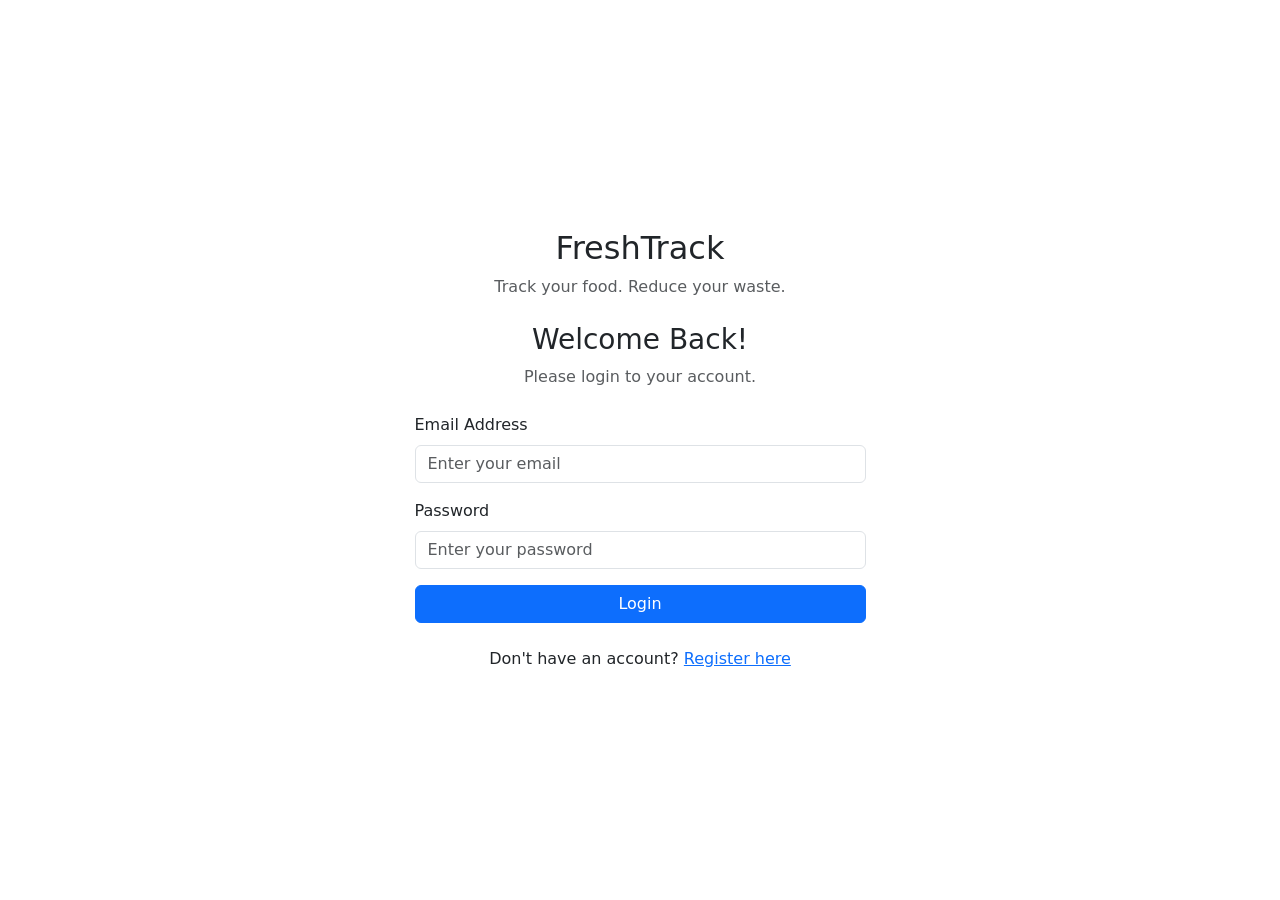
==== index.html @ d3ea9c0b "Add files via upload Upload FreshTrack website files" ====
<!DOCTYPE html>
<html lang="en">
<head>
    <meta charset="UTF-8">
    <meta name="viewport" content="width=device-width, initial-scale=1.0">

    <title>Login | FreshTrack</title>

    <link href="https://cdn.jsdelivr.net/npm/bootstrap@5.3.3/dist/css/bootstrap.min.css" rel="stylesheet">

    <link rel="stylesheet" href="css/style.css">
</head>

<body class="login-page">

    <div class="container">
        <div class="row justify-content-center align-items-center min-vh-100">

            <div class="col-md-6 col-lg-5">

                <div class="login-card">

                    <div class="text-center mb-4">

                        <h2 class="brand-name">FreshTrack</h2>

                        <p class="text-muted">
                            Track your food. Reduce your waste.
                        </p>

                    </div>

                    <h3 class="text-center mb-2">
                        Welcome Back!
                    </h3>

                    <p class="text-center text-muted mb-4">
                        Please login to your account.
                    </p>

                    <form id="loginForm">

                        <div class="mb-3">
                            <label class="form-label">
                                Email Address
                            </label>

                            <input
                                type="email"
                                id="loginEmail"
                                class="form-control"
                                placeholder="Enter your email"
                                required
                            >
                        </div>

                        <div class="mb-3">
                            <label class="form-label">
                                Password
                            </label>

                            <input
                                type="password"
                                id="loginPassword"
                                class="form-control"
                                placeholder="Enter your password"
                                required
                            >
                        </div>

                        <div id="loginMessage" class="mb-3"></div>

                        <button type="submit" class="btn btn-primary w-100">
                            Login
                        </button>

                    </form>

                    <p class="text-center mt-4 mb-0">
                        Don't have an account?

                        <a href="register.html">
                            Register here
                        </a>
                    </p>

                </div>

            </div>

        </div>
    </div>

    <script src="js/auth.js"></script>
    <script>
        console.log("FreshTrack Auth Loaded!");
    </script>

</body>
</html>
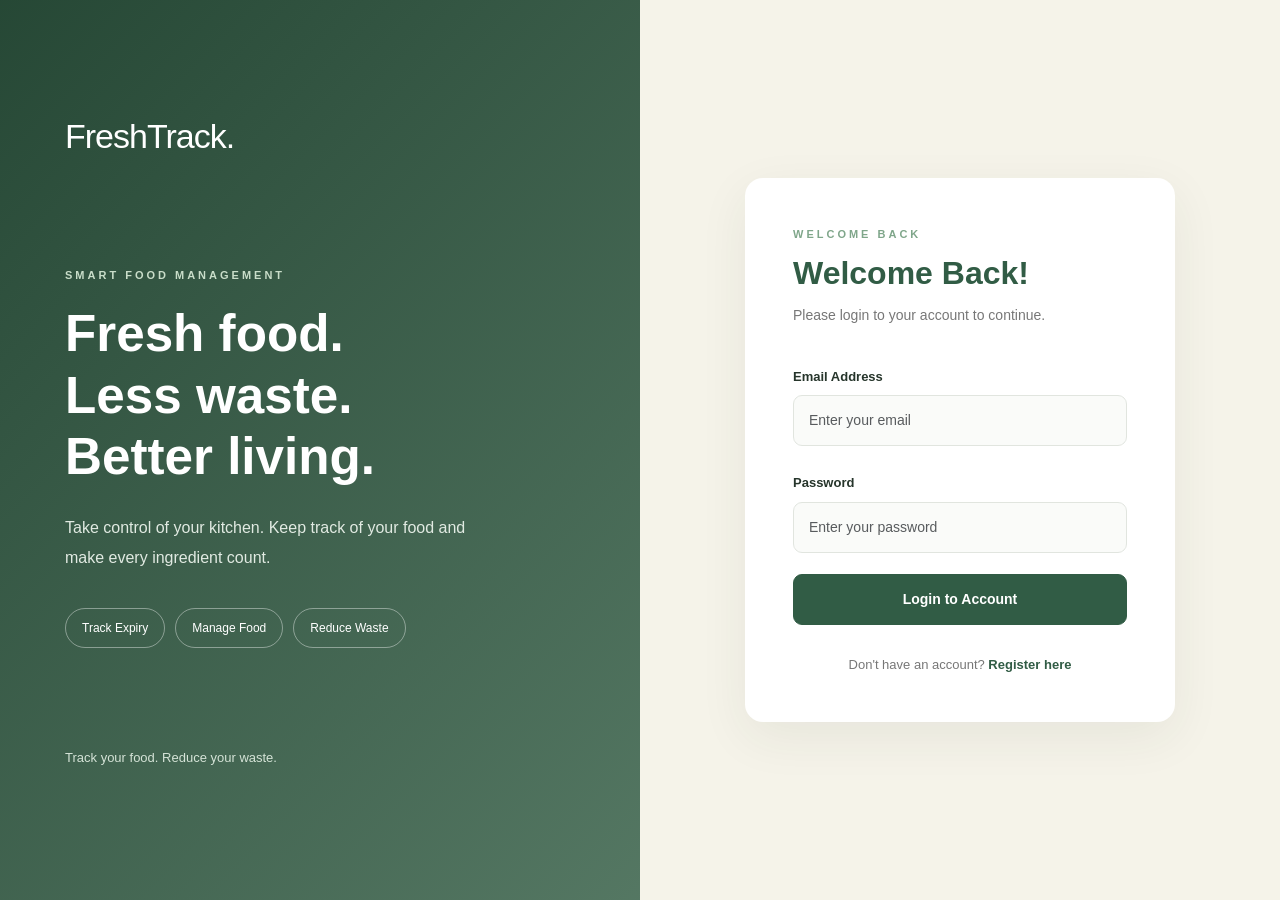
==== commit ebdb542c: "Add files via upload" ====
--- a/index.html
+++ b/index.html
@@ -14,85 +14,125 @@
 
 <body class="login-page">
 
-    <div class="container">
-        <div class="row justify-content-center align-items-center min-vh-100">
+    <div class="login-wrapper">
 
-            <div class="col-md-6 col-lg-5">
+        <!-- LEFT SIDE -->
+        <div class="login-visual">
 
-                <div class="login-card">
+            <div class="visual-content">
 
-                    <div class="text-center mb-4">
+                <h2 class="brand-name">FreshTrack.</h2>
 
-                        <h2 class="brand-name">FreshTrack</h2>
+                <div class="visual-message">
+                    <p class="visual-label">SMART FOOD MANAGEMENT</p>
 
-                        <p class="text-muted">
-                            Track your food. Reduce your waste.
-                        </p>
+                    <h1>
+                        Fresh food.<br>
+                        Less waste.<br>
+                        Better living.
+                    </h1>
 
-                    </div>
-
-                    <h3 class="text-center mb-2">
-                        Welcome Back!
-                    </h3>
-
-                    <p class="text-center text-muted mb-4">
-                        Please login to your account.
+                    <p class="visual-description">
+                        Take control of your kitchen.
+                        Keep track of your food and make
+                        every ingredient count.
                     </p>
 
-                    <form id="loginForm">
+                    <div class="visual-features">
+                        <span>Track Expiry</span>
+                        <span>Manage Food</span>
+                        <span>Reduce Waste</span>
+                    </div>
+                </div>
 
-                        <div class="mb-3">
-                            <label class="form-label">
-                                Email Address
-                            </label>
+                <p class="visual-footer">
+                    Track your food. Reduce your waste.
+                </p>
 
-                            <input
-                                type="email"
-                                id="loginEmail"
-                                class="form-control"
-                                placeholder="Enter your email"
-                                required
-                            >
-                        </div>
+            </div>
 
-                        <div class="mb-3">
-                            <label class="form-label">
-                                Password
-                            </label>
+        </div>
 
-                            <input
-                                type="password"
-                                id="loginPassword"
-                                class="form-control"
-                                placeholder="Enter your password"
-                                required
-                            >
-                        </div>
 
-                        <div id="loginMessage" class="mb-3"></div>
+        <!-- RIGHT SIDE -->
+        <div class="login-form-section">
 
-                        <button type="submit" class="btn btn-primary w-100">
-                            Login
-                        </button>
+            <div class="login-card">
 
-                    </form>
+                <div class="login-heading">
 
-                    <p class="text-center mt-4 mb-0">
-                        Don't have an account?
+                    <p class="login-label">WELCOME BACK</p>
 
-                        <a href="register.html">
-                            Register here
-                        </a>
+                    <h2>Welcome Back!</h2>
+
+                    <p>
+                        Please login to your account
+                        to continue.
                     </p>
 
                 </div>
 
+
+                <form id="loginForm">
+
+                    <div class="mb-4">
+
+                        <label class="form-label">
+                            Email Address
+                        </label>
+
+                        <input
+                            type="email"
+                            id="loginEmail"
+                            class="form-control"
+                            placeholder="Enter your email"
+                            required
+                        >
+
+                    </div>
+
+
+                    <div class="mb-3">
+
+                        <label class="form-label">
+                            Password
+                        </label>
+
+                        <input
+                            type="password"
+                            id="loginPassword"
+                            class="form-control"
+                            placeholder="Enter your password"
+                            required
+                        >
+
+                    </div>
+
+
+                    <div id="loginMessage" class="mb-3"></div>
+
+
+                    <button type="submit" class="btn btn-primary w-100">
+                        Login to Account
+                    </button>
+
+                </form>
+
+
+                <p class="register-text">
+                    Don't have an account?
+                    <a href="register.html">Register here</a>
+                </p>
+
             </div>
 
         </div>
+
     </div>
 
+
     <script src="js/auth.js"></script>
+
     <script>
         console.log("FreshTrack Auth Loaded!");
     </script>
--- a/css/style.css
+++ b/css/style.css
@@ -0,0 +1,438 @@
+
+/* FRESHTRACK - MAIN STYLESHEET */
+
+:root {
+    --primary: #315C45;
+    --secondary: #7FA68A;
+    --background: #F5F3E9;
+    --white: #FFFFFF;
+    --text: #26352B;
+    --muted: #777777;
+}
+
+body {
+    font-family: Arial, sans-serif;
+    background-color: var(--background);
+    color: var(--text);
+    margin: 0;
+    padding: 0;
+}
+
+.navbar-brand {
+    color: var(--primary) !important;
+    font-weight: bold;
+    font-size: 24px;
+}
+
+.btn-primary {
+    background-color: var(--primary);
+    border-color: var(--primary);
+}
+
+.btn-primary:hover {
+    background-color: #244633;
+    border-color: #244633;
+}
+
+.main-container {
+    max-width: 1200px;
+    margin: auto;
+    padding: 30px 20px;
+}
+
+.card {
+    border: none;
+    border-radius: 12px;
+    background-color: var(--white);
+}
+
+.page-title {
+    font-size: 28px;
+    font-weight: bold;
+    color: var(--primary);
+}
+
+.footer {
+    text-align: center;
+    padding: 20px;
+    color: var(--muted);
+    font-size: 14px;
+}
+
+
+
+/* LOGIN PAGE - MODERN SPLIT SCREEN */
+
+.login-page {
+    background-color: #F5F3E9;
+    min-height: 100vh;
+}
+
+.login-wrapper {
+    display: flex;
+    min-height: 100vh;
+    width: 100%;
+}
+
+/* LEFT VISUAL SECTION */
+
+.login-visual {
+    width: 50%;
+    min-height: 100vh;
+    background:
+        linear-gradient(
+            135deg,
+            rgba(25, 61, 42, 0.94),
+            rgba(49, 92, 69, 0.82)
+        ),
+        url("https://images.unsplash.com/photo-1542838132-92c53300491e?auto=format&fit=crop&w=1400&q=85");
+
+    background-size: cover;
+    background-position: center;
+    color: white;
+    display: flex;
+    align-items: center;
+    padding: 65px;
+}
+
+.visual-content {
+    width: 100%;
+    max-width: 560px;
+    margin: auto;
+}
+
+.login-visual .brand-name {
+    color: white;
+    font-size: 34px;
+    letter-spacing: -1px;
+    margin-bottom: 110px;
+}
+
+.visual-label {
+    font-size: 11px;
+    font-weight: bold;
+    letter-spacing: 3px;
+    color: #C9DDC9;
+    margin-bottom: 20px;
+}
+
+.visual-message h1 {
+    font-size: clamp(38px, 4vw, 58px);
+    font-weight: bold;
+    line-height: 1.2;
+    margin-bottom: 25px;
+}
+
+.visual-description {
+    font-size: 16px;
+    line-height: 1.9;
+    color: #E1EAE2;
+    max-width: 430px;
+}
+
+.visual-features {
+    display: flex;
+    flex-wrap: wrap;
+    gap: 10px;
+    margin-top: 35px;
+}
+
+.visual-features span {
+    border: 1px solid rgba(255, 255, 255, 0.4);
+    border-radius: 30px;
+    padding: 10px 16px;
+    font-size: 12px;
+    color: white;
+}
+
+.visual-footer {
+    margin-top: 100px;
+    font-size: 13px;
+    color: #D5E3D7;
+}
+
+
+/* RIGHT LOGIN SECTION */
+
+.login-form-section {
+    width: 50%;
+    min-height: 100vh;
+    display: flex;
+    align-items: center;
+    justify-content: center;
+    padding: 50px;
+}
+
+.login-card {
+    width: 100%;
+    max-width: 430px;
+    background-color: white;
+    padding: 48px;
+    border-radius: 18px;
+    box-shadow: 0 15px 50px rgba(38, 53, 43, 0.07);
+}
+
+.login-label {
+    color: var(--secondary);
+    font-size: 11px;
+    font-weight: bold;
+    letter-spacing: 3px;
+    margin-bottom: 12px;
+}
+
+.login-heading h2 {
+    font-size: 32px;
+    font-weight: bold;
+    color: var(--primary);
+    margin-bottom: 12px;
+}
+
+.login-heading p:last-child {
+    color: var(--muted);
+    font-size: 14px;
+    margin-bottom: 38px;
+}
+
+.login-card .form-label {
+    color: var(--text);
+    font-weight: 600;
+    font-size: 13px;
+    margin-bottom: 9px;
+}
+
+.login-card .form-control {
+    padding: 14px 15px;
+    border-radius: 9px;
+    border: 1px solid #E1E5DF;
+    background-color: #FAFBF9;
+    font-size: 14px;
+}
+
+.login-card .form-control:focus {
+    border-color: var(--secondary);
+    box-shadow: 0 0 0 3px rgba(127, 166, 138, 0.15);
+}
+
+.login-card .btn {
+    padding: 14px;
+    border-radius: 9px;
+    font-weight: bold;
+    font-size: 14px;
+    margin-top: 5px;
+}
+
+.register-text {
+    text-align: center;
+    margin-top: 30px;
+    margin-bottom: 0;
+    color: var(--muted);
+    font-size: 13px;
+}
+
+.login-card a {
+    color: var(--primary);
+    text-decoration: none;
+    font-weight: bold;
+}
+
+.login-card a:hover {
+    text-decoration: underline;
+}
+
+
+/* LOGIN MOBILE RESPONSIVE */
+
+@media (max-width: 768px) {
+
+    .login-wrapper {
+        flex-direction: column;
+    }
+
+    .login-visual {
+        width: 100%;
+        min-height: 320px;
+        padding: 35px 25px;
+    }
+
+    .login-visual .brand-name {
+        margin-bottom: 40px;
+        font-size: 28px;
+    }
+
+    .visual-message h1 {
+        font-size: 36px;
+    }
+
+    .visual-description {
+        font-size: 13px;
+    }
+
+    .visual-features {
+        margin-top: 20px;
+    }
+
+    .visual-footer {
+        margin-top: 35px;
+    }
+
+    .login-form-section {
+        width: 100%;
+        min-height: auto;
+        padding: 40px 20px;
+    }
+
+    .login-card {
+        padding: 32px 25px;
+    }
+
+}
+
+/* REGISTER PAGE */
+
+#registerForm .form-control {
+    padding: 12px;
+    border-radius: 8px;
+}
+
+#registerForm .btn {
+    padding: 12px;
+    border-radius: 8px;
+    font-weight: bold;
+}
+
+#registerForm .form-label {
+    font-weight: 500;
+}
+
+
+/* MOBILE RESPONSIVE DESIGN */
+
+* {
+    box-sizing: border-box;
+}
+
+html {
+    width: 100%;
+    overflow-x: hidden;
+}
+
+body {
+    width: 100%;
+    overflow-x: hidden;
+}
+
+button,
+.btn {
+    min-height: 44px;
+}
+
+input,
+.form-control {
+    min-height: 44px;
+}
+
+@media (max-width: 576px) {
+
+    .login-card {
+        padding: 22px 18px;
+        margin: 15px 0;
+    }
+
+    .brand-name {
+        font-size: 28px;
+    }
+
+    .login-card h3 {
+        font-size: 23px;
+    }
+
+    .login-page .container {
+        padding-left: 15px;
+        padding-right: 15px;
+    }
+
+}
+
+
+/* DASHBOARD DESIGN */
+
+.navbar {
+    padding: 15px 0;
+}
+
+.nav-link {
+    font-size: 14px;
+    margin-left: 8px;
+}
+
+.nav-link.active {
+    color: var(--primary) !important;
+    font-weight: bold;
+}
+
+.summary-card {
+    border-left: 4px solid var(--secondary);
+}
+
+.summary-card h2 {
+    font-weight: bold;
+    margin: 12px 0;
+    color: var(--primary);
+}
+
+.summary-card small {
+    color: var(--muted);
+}
+
+.chart-container {
+    position: relative;
+    width: 100%;
+    height: 280px;
+}
+
+.table th {
+    color: var(--primary);
+    font-size: 14px;
+    white-space: nowrap;
+}
+
+.table td {
+    font-size: 14px;
+}
+
+.footer {
+    margin-top: 30px;
+    border-top: 1px solid #dddddd;
+}
+
+@media (max-width: 576px) {
+
+    .main-container {
+        padding: 20px 15px;
+    }
+
+    .page-title {
+        font-size: 24px;
+    }
+
+    .summary-card .card-body {
+        padding: 15px 10px;
+    }
+
+    .summary-card h2 {
+        font-size: 24px;
+    }
+
+    .summary-card p {
+        font-size: 12px;
+    }
+
+    .summary-card small {
+        font-size: 10px;
+    }
+
+    .chart-container {
+        height: 230px;
+    }
+
+}
